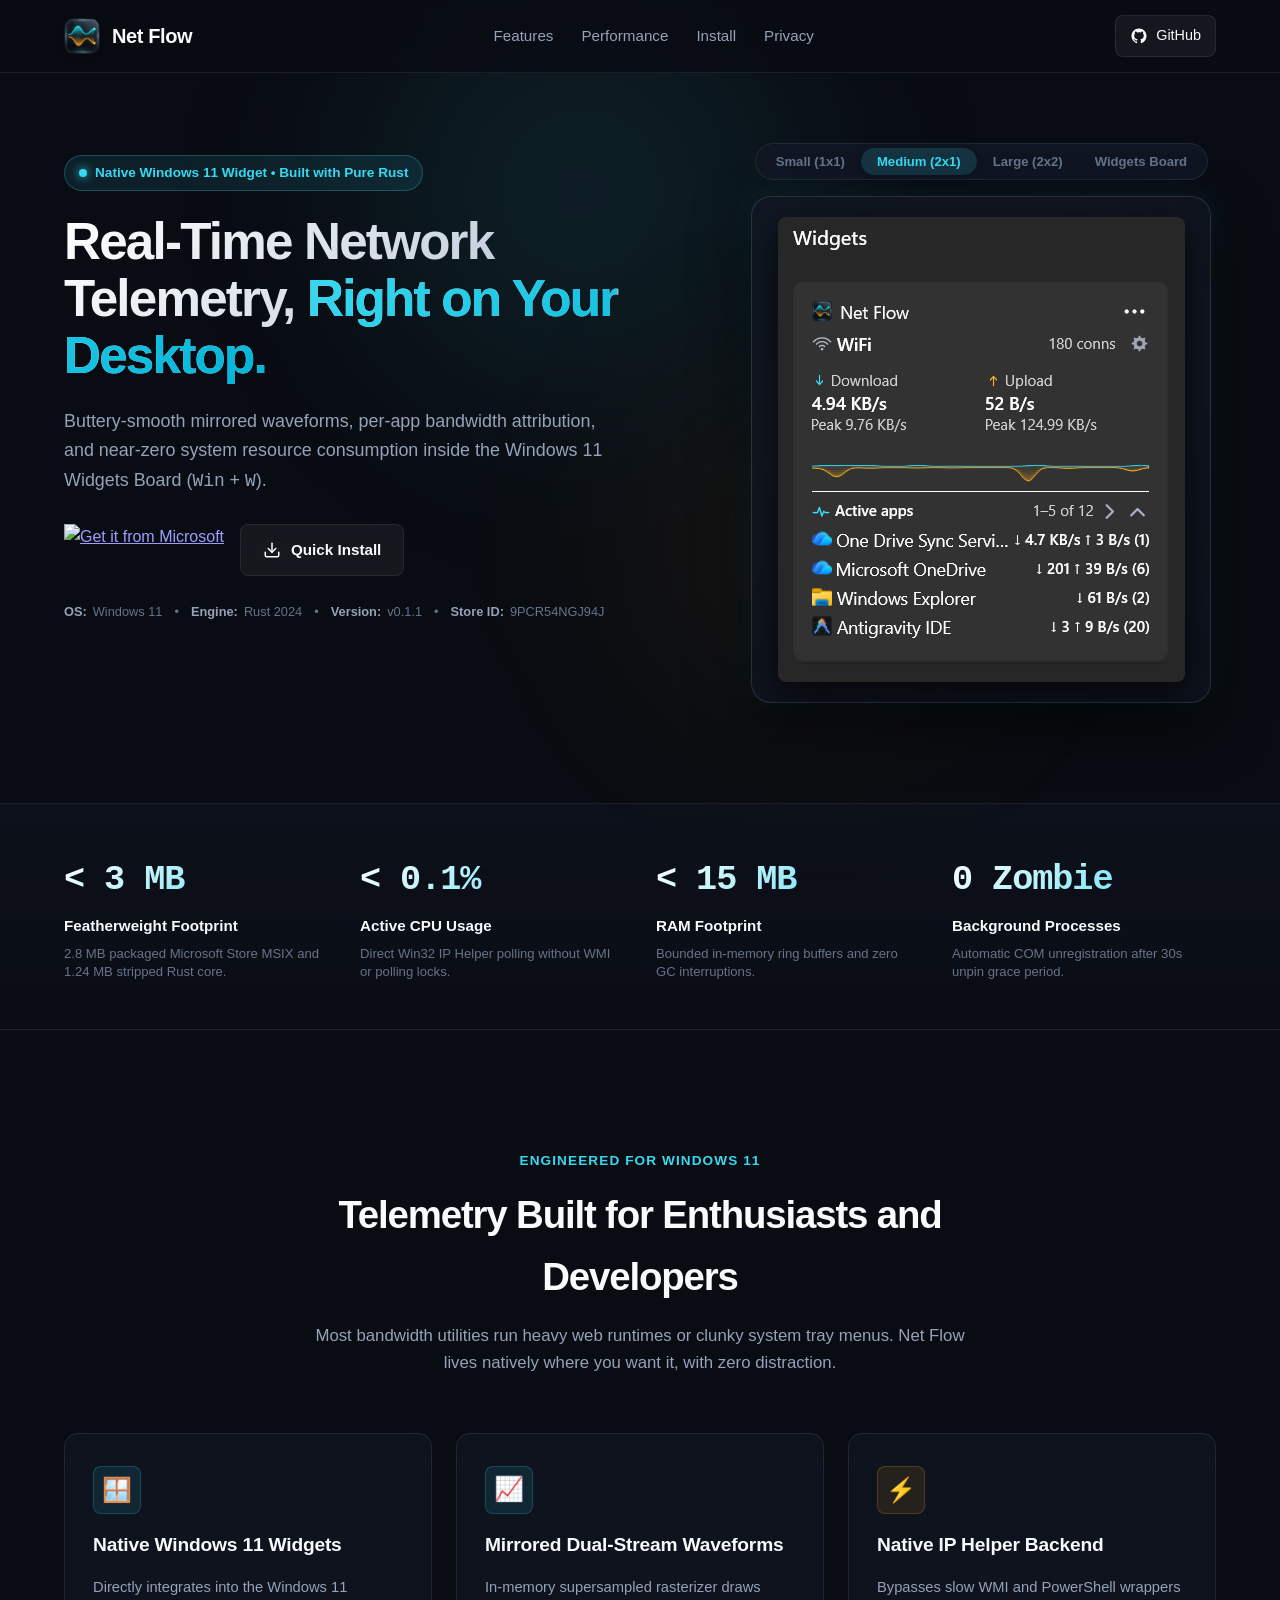
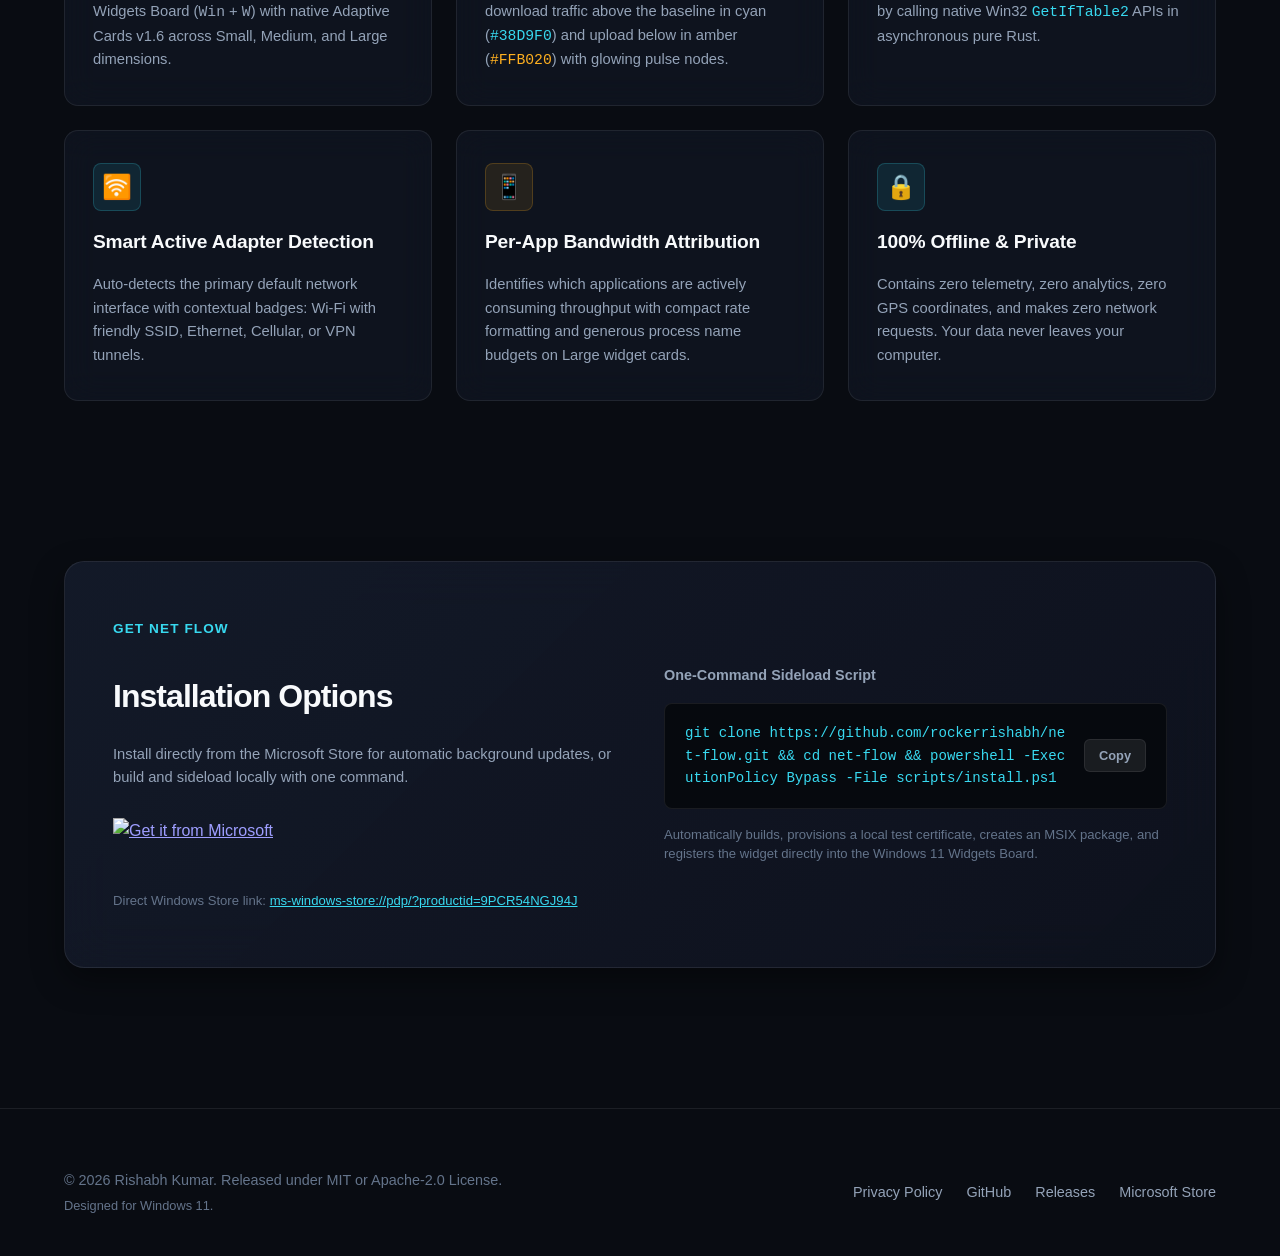
==== index.html @ c709bf2f "feat: modern landing page with authentic widget assets showcase and <3MB footprint metric" ====
<!DOCTYPE html>
<html lang="en">
<head>
  <meta charset="UTF-8">
  <meta http-equiv="X-UA-Compatible" content="IE=edge">
  <meta name="viewport" content="width=device-width, initial-scale=1.0">

  <!-- Primary Meta Tags -->
  <title>Net Flow | Real-Time Network Bandwidth Telemetry &amp; Windows 11 Widget</title>
  <meta name="title" content="Net Flow | Real-Time Network Bandwidth Telemetry &amp; Windows 11 Widget">
  <meta name="description" content="⚡ Real-time network bandwidth monitor and telemetry widget for Windows 11. Built with pure Rust, dual-stream mirrored waveforms, and featherweight footprint.">
  <link rel="canonical" href="https://netflow.rockerrishabh.me/">

  <!-- Open Graph / Facebook -->
  <meta property="og:type" content="website">
  <meta property="og:url" content="https://netflow.rockerrishabh.me/">
  <meta property="og:title" content="Net Flow | Real-Time Network Bandwidth Telemetry &amp; Windows 11 Widget">
  <meta property="og:description" content="⚡ Real-time network bandwidth monitor and telemetry widget for Windows 11. Built with pure Rust, dual-stream mirrored waveforms, and featherweight footprint.">
  <meta property="og:image" content="https://netflow.rockerrishabh.me/assets/images/logo.png">

  <!-- Twitter -->
  <meta property="twitter:card" content="summary">
  <meta property="twitter:url" content="https://netflow.rockerrishabh.me/">
  <meta property="twitter:title" content="Net Flow | Real-Time Network Bandwidth Telemetry &amp; Windows 11 Widget">
  <meta property="twitter:description" content="⚡ Real-time network bandwidth monitor and telemetry widget for Windows 11. Built with pure Rust, dual-stream mirrored waveforms, and featherweight footprint.">
  <meta property="twitter:image" content="https://netflow.rockerrishabh.me/assets/images/logo.png">

  <!-- Favicon -->
  <link rel="icon" type="image/png" href="/assets/images/logo.png">

  <!-- Stylesheet -->
  <link rel="stylesheet" href="/assets/css/main.css">
</head>
<body>

  <!-- Ambient Light Mesh -->
  <div class="ambient-glow" aria-hidden="true"></div>

  <!-- Navigation Bar -->
  <header class="navbar">
    <div class="container nav-container">
      <a href="/" class="nav-brand" aria-label="Net Flow Homepage">
        <img src="/assets/images/logo.png" alt="Net Flow Logo" class="nav-logo" width="36" height="36">
        <span>Net Flow</span>
      </a>

      <nav aria-label="Main Navigation">
        <ul class="nav-links">
          <li><a href="#features" class="nav-link">Features</a></li>
          <li><a href="#performance" class="nav-link">Performance</a></li>
          <li><a href="#install" class="nav-link">Install</a></li>
          <li><a href="/privacy/" class="nav-link">Privacy</a></li>
        </ul>
      </nav>

      <div class="nav-actions">
        <a href="https://github.com/rockerrishabh/Net-Flow" class="btn-nav-github" target="_blank" rel="noopener">
          <svg width="18" height="18" viewBox="0 0 24 24" fill="currentColor" aria-hidden="true">
            <path fill-rule="evenodd" clip-rule="evenodd" d="M12 2C6.477 2 2 6.484 2 12.017c0 4.425 2.865 8.18 6.839 9.504.5.092.682-.217.682-.483 0-.237-.008-.868-.013-1.703-2.782.605-3.369-1.343-3.369-1.343-.454-1.158-1.11-1.466-1.11-1.466-.908-.62.069-.608.069-.608 1.003.07 1.53 1.032 1.53 1.032.892 1.53 2.341 1.088 2.91.832.092-.647.35-1.088.636-1.338-2.22-.253-4.555-1.113-4.555-4.951 0-1.093.39-1.988 1.029-2.688-.103-.253-.446-1.272.098-2.65 0 0 .84-.27 2.75 1.026A9.564 9.564 0 0112 6.844c.85.004 1.705.115 2.504.337 1.909-1.296 2.747-1.027 2.747-1.027.546 1.379.202 2.398.1 2.651.64.7 1.028 1.595 1.028 2.688 0 3.848-2.339 4.695-4.566 4.943.359.309.678.92.678 1.855 0 1.338-.012 2.419-.012 2.747 0 .268.18.58.688.482A10.019 10.019 0 0022 12.017C22 6.484 17.522 2 12 2z"/>
          </svg>
          <span>GitHub</span>
        </a>
      </div>
    </div>
  </header>

  <main>
    <!-- Hero Section -->
    <section class="hero-section">
      <div class="container hero-grid">
        <div class="hero-content">
          <div class="hero-badge-pill">
            <span class="pulse-dot"></span>
            <span>Native Windows 11 Widget • Built with Pure Rust</span>
          </div>

          <h1 class="hero-title">
            Real-Time Network Telemetry, <span class="highlight-cyan">Right on Your Desktop.</span>
          </h1>

          <p class="hero-subtitle">
            Buttery-smooth mirrored waveforms, per-app bandwidth attribution, and near-zero system resource consumption inside the Windows 11 Widgets Board (<kbd>Win</kbd> + <kbd>W</kbd>).
          </p>

          <div class="hero-cta-group">
            <a href="https://apps.microsoft.com/detail/9PCR54NGJ94J?mode=direct&amp;cid=website_hero" class="store-badge-link" target="_blank" rel="noopener" aria-label="Get Net Flow on Microsoft Store">
              <picture>
                <source media="(prefers-color-scheme: dark)" srcset="https://get.microsoft.com/images/en-us%20dark.svg">
                <source media="(prefers-color-scheme: light)" srcset="https://get.microsoft.com/images/en-us%20light.svg">
                <img src="https://get.microsoft.com/images/en-us%20dark.svg" alt="Get it from Microsoft" width="220">
              </picture>
            </a>

            <a href="#install" class="btn-secondary">
              <svg width="18" height="18" viewBox="0 0 24 24" fill="none" stroke="currentColor" stroke-width="2" stroke-linecap="round" stroke-linejoin="round" aria-hidden="true">
                <path d="M21 15v4a2 2 0 0 1-2 2H5a2 2 0 0 1-2-2v-4"></path>
                <polyline points="7 10 12 15 17 10"></polyline>
                <line x1="12" y1="15" x2="12" y2="3"></line>
              </svg>
              <span>Quick Install</span>
            </a>
          </div>

          <div class="hero-meta-badges">
            <span class="meta-chip"><strong>OS:</strong> Windows 11</span>
            <span class="meta-chip">•</span>
            <span class="meta-chip"><strong>Engine:</strong> Rust 2024</span>
            <span class="meta-chip">•</span>
            <span class="meta-chip"><strong>Version:</strong> v0.1.1</span>
            <span class="meta-chip">•</span>
            <span class="meta-chip"><strong>Store ID:</strong> 9PCR54NGJ94J</span>
          </div>
        </div>

        <!-- Real Widget Screenshots Showcase -->
        <div class="hero-widget-showcase">
          <div class="widget-size-switcher" role="tablist" aria-label="Widget Size Selector">
            <button class="size-btn" data-size="small" role="tab">Small (1x1)</button>
            <button class="size-btn active" data-size="medium" role="tab">Medium (2x1)</button>
            <button class="size-btn" data-size="large" role="tab">Large (2x2)</button>
            <button class="size-btn" data-size="board" role="tab">Widgets Board</button>
          </div>

          <!-- Real Screenshot Container -->
          <div class="screenshot-frame" id="screenshotFrame">
            <img id="widgetScreenshot" src="/assets/images/widget-medium.png" alt="Net Flow Real Windows 11 Widget Screenshot" class="real-widget-img">
          </div>
        </div>
      </div>
    </section>

    <!-- Engineering Performance Metrics Strip -->
    <section class="stats-strip" id="performance">
      <div class="container stats-grid">
        <div class="stat-item">
          <span class="stat-value">&lt; 3 MB</span>
          <span class="stat-label">Featherweight Footprint</span>
          <span class="stat-desc">2.8 MB packaged Microsoft Store MSIX and 1.24 MB stripped Rust core.</span>
        </div>
        <div class="stat-item">
          <span class="stat-value">&lt; 0.1%</span>
          <span class="stat-label">Active CPU Usage</span>
          <span class="stat-desc">Direct Win32 IP Helper polling without WMI or polling locks.</span>
        </div>
        <div class="stat-item">
          <span class="stat-value">&lt; 15 MB</span>
          <span class="stat-label">RAM Footprint</span>
          <span class="stat-desc">Bounded in-memory ring buffers and zero GC interruptions.</span>
        </div>
        <div class="stat-item">
          <span class="stat-value">0 Zombie</span>
          <span class="stat-label">Background Processes</span>
          <span class="stat-desc">Automatic COM unregistration after 30s unpin grace period.</span>
        </div>
      </div>
    </section>

    <!-- Features Section -->
    <section class="features-section" id="features">
      <div class="container">
        <div class="section-header">
          <div class="section-tag">Engineered for Windows 11</div>
          <h2 class="section-title">Telemetry Built for Enthusiasts and Developers</h2>
          <p class="section-subtitle">
            Most bandwidth utilities run heavy web runtimes or clunky system tray menus. Net Flow lives natively where you want it, with zero distraction.
          </p>
        </div>

        <div class="features-grid">
          <!-- Card 1 -->
          <div class="feature-card">
            <div class="feature-icon-box">🪟</div>
            <h3 class="feature-title">Native Windows 11 Widgets</h3>
            <p class="feature-description">
              Directly integrates into the Windows 11 Widgets Board (<kbd>Win</kbd> + <kbd>W</kbd>) with native Adaptive Cards v1.6 across Small, Medium, and Large dimensions.
            </p>
          </div>

          <!-- Card 2 -->
          <div class="feature-card">
            <div class="feature-icon-box">📈</div>
            <h3 class="feature-title">Mirrored Dual-Stream Waveforms</h3>
            <p class="feature-description">
              In-memory supersampled rasterizer draws download traffic above the baseline in cyan (<code style="color:#38d9f0;">#38D9F0</code>) and upload below in amber (<code style="color:#ffb020;">#FFB020</code>) with glowing pulse nodes.
            </p>
          </div>

          <!-- Card 3 -->
          <div class="feature-card">
            <div class="feature-icon-box amber">⚡</div>
            <h3 class="feature-title">Native IP Helper Backend</h3>
            <p class="feature-description">
              Bypasses slow WMI and PowerShell wrappers by calling native Win32 <code style="color:#38d9f0;">GetIfTable2</code> APIs in asynchronous pure Rust.
            </p>
          </div>

          <!-- Card 4 -->
          <div class="feature-card">
            <div class="feature-icon-box">🛜</div>
            <h3 class="feature-title">Smart Active Adapter Detection</h3>
            <p class="feature-description">
              Auto-detects the primary default network interface with contextual badges: Wi-Fi with friendly SSID, Ethernet, Cellular, or VPN tunnels.
            </p>
          </div>

          <!-- Card 5 -->
          <div class="feature-card">
            <div class="feature-icon-box amber">📱</div>
            <h3 class="feature-title">Per-App Bandwidth Attribution</h3>
            <p class="feature-description">
              Identifies which applications are actively consuming throughput with compact rate formatting and generous process name budgets on Large widget cards.
            </p>
          </div>

          <!-- Card 6 -->
          <div class="feature-card">
            <div class="feature-icon-box">🔒</div>
            <h3 class="feature-title">100% Offline &amp; Private</h3>
            <p class="feature-description">
              Contains zero telemetry, zero analytics, zero GPS coordinates, and makes zero network requests. Your data never leaves your computer.
            </p>
          </div>
        </div>
      </div>
    </section>

    <!-- Quick Installation Section -->
    <section class="install-section" id="install">
      <div class="container">
        <div class="install-card-wrapper">
          <div class="install-left">
            <div class="section-tag">Get Net Flow</div>
            <h2 class="section-title" style="font-size: 2rem; margin-bottom: 0;">Installation Options</h2>
            <p class="feature-description">
              Install directly from the Microsoft Store for automatic background updates, or build and sideload locally with one command.
            </p>

            <div style="margin-top: 8px;">
              <a href="https://apps.microsoft.com/detail/9PCR54NGJ94J?mode=direct&amp;cid=website_install" class="store-badge-link" target="_blank" rel="noopener" aria-label="Get Net Flow on Microsoft Store">
                <picture>
                  <source media="(prefers-color-scheme: dark)" srcset="https://get.microsoft.com/images/en-us%20dark.svg">
                  <source media="(prefers-color-scheme: light)" srcset="https://get.microsoft.com/images/en-us%20light.svg">
                  <img src="https://get.microsoft.com/images/en-us%20dark.svg" alt="Get it from Microsoft" width="200">
                </picture>
              </a>
            </div>

            <p style="font-size: 0.82rem; color: var(--text-muted);">
              Direct Windows Store link: <a href="ms-windows-store://pdp/?productid=9PCR54NGJ94J" style="color: var(--accent-cyan);">ms-windows-store://pdp/?productid=9PCR54NGJ94J</a>
            </p>
          </div>

          <div class="install-right">
            <span style="font-size: 0.9rem; font-weight: 600; color: var(--text-secondary);">One-Command Sideload Script</span>
            <div class="code-box">
              <code id="installCode">git clone https://github.com/rockerrishabh/net-flow.git &amp;&amp; cd net-flow &amp;&amp; powershell -ExecutionPolicy Bypass -File scripts/install.ps1</code>
              <button class="copy-btn" id="copyBtn" aria-label="Copy installation command">Copy</button>
            </div>
            <p style="font-size: 0.82rem; color: var(--text-muted); line-height: 1.5;">
              Automatically builds, provisions a local test certificate, creates an MSIX package, and registers the widget directly into the Windows 11 Widgets Board.
            </p>
          </div>
        </div>
      </div>
    </section>
  </main>

  <!-- Footer -->
  <footer class="footer">
    <div class="container footer-container">
      <div>
        <p>&copy; 2026 Rishabh Kumar. Released under MIT or Apache-2.0 License.</p>
        <p style="font-size: 0.8rem; margin-top: 4px;">Designed for Windows 11.</p>
      </div>

      <ul class="footer-links">
        <li><a href="/privacy/" class="footer-link">Privacy Policy</a></li>
        <li><a href="https://github.com/rockerrishabh/Net-Flow" class="footer-link" target="_blank" rel="noopener">GitHub</a></li>
        <li><a href="https://github.com/rockerrishabh/Net-Flow/releases" class="footer-link" target="_blank" rel="noopener">Releases</a></li>
        <li><a href="https://apps.microsoft.com/detail/9PCR54NGJ94J" class="footer-link" target="_blank" rel="noopener">Microsoft Store</a></li>
      </ul>
    </div>
  </footer>

  <!-- Scripts -->
  <script src="/assets/js/widget-preview.js"></script>
</body>
</html>
---- assets/css/main.css ----
/* ==========================================================================
   Net Flow - Windows 11 Fluent 2 Design System & Mica Glassmorphism Stylesheet
   ========================================================================== */

:root {
  --font-family: 'Segoe UI Variable Text', 'Segoe UI', -apple-system, BlinkMacSystemFont, 'Inter', Roboto, sans-serif;
  --font-mono: 'Cascadia Code', 'Consolas', 'Fira Code', monospace;

  /* Color Palette */
  --bg-base: #090c12;
  --bg-card: rgba(18, 24, 38, 0.65);
  --bg-card-hover: rgba(24, 32, 50, 0.8);
  --bg-card-solid: #121826;
  --bg-elevated: rgba(30, 41, 59, 0.7);

  /* Accents */
  --accent-cyan: #38d9f0;
  --accent-cyan-glow: rgba(56, 217, 240, 0.35);
  --accent-cyan-subtle: rgba(56, 217, 240, 0.12);
  --accent-amber: #ffb020;
  --accent-amber-glow: rgba(255, 176, 32, 0.35);
  --accent-amber-subtle: rgba(255, 176, 32, 0.12);
  --accent-green: #22c55e;
  --accent-blue: #0078d4;

  /* Text Colors */
  --text-primary: #f8fafc;
  --text-secondary: #94a3b8;
  --text-muted: #64748b;

  /* Windows 11 Widget Specific Colors */
  --w11-card-bg: #202020;
  --w11-border: rgba(255, 255, 255, 0.08);
  --w11-text: #ffffff;
  --w11-muted: #888888;
  --w11-subtle: #555555;

  /* Borders & Shadows */
  --border-subtle: rgba(255, 255, 255, 0.08);
  --border-highlight: rgba(255, 255, 255, 0.18);
  --shadow-sm: 0 4px 12px rgba(0, 0, 0, 0.25);
  --shadow-lg: 0 12px 32px rgba(0, 0, 0, 0.4);
  --shadow-glow: 0 0 32px rgba(56, 217, 240, 0.15);

  /* Dimensions & Transitions */
  --radius-sm: 8px;
  --radius-md: 14px;
  --radius-lg: 20px;
  --radius-full: 9999px;
  --transition-fast: 150ms cubic-bezier(0.16, 1, 0.3, 1);
  --transition-normal: 250ms cubic-bezier(0.16, 1, 0.3, 1);
}

*, *::before, *::after {
  box-sizing: border-box;
  margin: 0;
  padding: 0;
}

html {
  scroll-behavior: smooth;
  color-scheme: dark;
}

body {
  font-family: var(--font-family);
  background-color: var(--bg-base);
  color: var(--text-primary);
  line-height: 1.6;
  overflow-x: hidden;
  position: relative;
  min-height: 100vh;
}

/* Ambient Background Light Mesh */
.ambient-glow {
  position: fixed;
  inset: 0;
  pointer-events: none;
  z-index: 0;
  overflow: hidden;
}

.ambient-glow::before {
  content: '';
  position: absolute;
  top: -15%;
  left: 20%;
  width: 650px;
  height: 650px;
  background: radial-gradient(circle, rgba(56, 217, 240, 0.12) 0%, rgba(56, 217, 240, 0) 70%);
  filter: blur(80px);
}

.ambient-glow::after {
  content: '';
  position: absolute;
  top: 30%;
  right: 15%;
  width: 550px;
  height: 550px;
  background: radial-gradient(circle, rgba(255, 176, 32, 0.08) 0%, rgba(255, 176, 32, 0) 70%);
  filter: blur(80px);
}

.container {
  max-width: 1200px;
  margin: 0 auto;
  padding: 0 24px;
  position: relative;
  z-index: 1;
}

/* ==========================================================================
   Navigation Bar
   ========================================================================== */

.navbar {
  position: sticky;
  top: 0;
  z-index: 100;
  backdrop-filter: blur(20px);
  -webkit-backdrop-filter: blur(20px);
  background: rgba(9, 12, 18, 0.8);
  border-bottom: 1px solid var(--border-subtle);
  transition: var(--transition-normal);
}

.nav-container {
  display: flex;
  align-items: center;
  justify-content: space-between;
  height: 72px;
}

.nav-brand {
  display: flex;
  align-items: center;
  gap: 12px;
  text-decoration: none;
  color: var(--text-primary);
  font-weight: 700;
  font-size: 1.25rem;
  letter-spacing: -0.02em;
}

.nav-logo {
  width: 36px;
  height: 36px;
  border-radius: 9px;
  box-shadow: 0 2px 8px rgba(0, 0, 0, 0.3);
}

.nav-links {
  display: flex;
  align-items: center;
  gap: 28px;
  list-style: none;
}

.nav-link {
  color: var(--text-secondary);
  text-decoration: none;
  font-size: 0.95rem;
  font-weight: 500;
  transition: var(--transition-fast);
}

.nav-link:hover {
  color: var(--text-primary);
}

.nav-actions {
  display: flex;
  align-items: center;
  gap: 14px;
}

.btn-nav-github {
  display: flex;
  align-items: center;
  gap: 8px;
  color: var(--text-primary);
  text-decoration: none;
  font-size: 0.9rem;
  font-weight: 500;
  padding: 8px 14px;
  border-radius: var(--radius-sm);
  background: rgba(255, 255, 255, 0.05);
  border: 1px solid var(--border-subtle);
  transition: var(--transition-fast);
}

.btn-nav-github:hover {
  background: rgba(255, 255, 255, 0.1);
  border-color: var(--border-highlight);
}

/* ==========================================================================
   Hero Section
   ========================================================================== */

.hero-section {
  padding: 70px 0 60px;
}

.hero-grid {
  display: grid;
  grid-template-columns: 1.15fr 0.85fr;
  align-items: flex-start;
  gap: 48px;
}

.hero-content {
  display: flex;
  flex-direction: column;
  gap: 22px;
  padding-top: 12px;
}

.hero-badge-pill {
  display: inline-flex;
  align-items: center;
  gap: 8px;
  background: rgba(56, 217, 240, 0.1);
  border: 1px solid rgba(56, 217, 240, 0.25);
  color: var(--accent-cyan);
  font-size: 0.85rem;
  font-weight: 600;
  padding: 6px 14px;
  border-radius: var(--radius-full);
  width: fit-content;
}

.hero-badge-pill .pulse-dot {
  width: 8px;
  height: 8px;
  border-radius: 50%;
  background: var(--accent-cyan);
  box-shadow: 0 0 10px var(--accent-cyan);
  animation: pulse-ring 2s infinite ease-out;
}

@keyframes pulse-ring {
  0% { transform: scale(0.95); opacity: 1; }
  50% { transform: scale(1.3); opacity: 0.5; }
  100% { transform: scale(0.95); opacity: 1; }
}

.hero-title {
  font-size: 3.2rem;
  font-weight: 800;
  line-height: 1.12;
  letter-spacing: -0.035em;
  background: linear-gradient(135deg, #ffffff 0%, #cbd5e1 55%, #94a3b8 100%);
  -webkit-background-clip: text;
  -webkit-text-fill-color: transparent;
}

.hero-title .highlight-cyan {
  background: linear-gradient(135deg, #38d9f0 0%, #00b4d8 100%);
  -webkit-background-clip: text;
  -webkit-text-fill-color: transparent;
}

.hero-subtitle {
  font-size: 1.12rem;
  color: var(--text-secondary);
  line-height: 1.65;
  max-width: 560px;
}

.hero-cta-group {
  display: flex;
  flex-wrap: wrap;
  align-items: center;
  gap: 16px;
  margin-top: 6px;
}

.store-badge-link {
  display: inline-block;
  transition: transform var(--transition-fast), filter var(--transition-fast);
  border-radius: 8px;
}

.store-badge-link:hover {
  transform: translateY(-2px);
  filter: drop-shadow(0 6px 16px rgba(0, 120, 212, 0.4));
}

.store-badge-link img {
  display: block;
  height: 52px;
  width: auto;
}

.btn-secondary {
  display: inline-flex;
  align-items: center;
  gap: 10px;
  padding: 13px 22px;
  font-size: 0.95rem;
  font-weight: 600;
  color: var(--text-primary);
  text-decoration: none;
  background: rgba(255, 255, 255, 0.05);
  border: 1px solid var(--border-subtle);
  border-radius: var(--radius-sm);
  backdrop-filter: blur(10px);
  transition: var(--transition-fast);
  height: 52px;
}

.btn-secondary:hover {
  background: rgba(255, 255, 255, 0.1);
  border-color: var(--border-highlight);
  transform: translateY(-2px);
}

.hero-meta-badges {
  display: flex;
  flex-wrap: wrap;
  gap: 12px;
  margin-top: 4px;
}

.meta-chip {
  display: inline-flex;
  align-items: center;
  gap: 6px;
  font-size: 0.8rem;
  color: var(--text-muted);
}

.meta-chip strong {
  color: var(--text-secondary);
}

/* ==========================================================================
   Hero Preview: Pixel-Perfect Windows 11 Adaptive Card Widget
   ========================================================================== */

.hero-widget-showcase {
  display: flex;
  flex-direction: column;
  align-items: center;
  gap: 16px;
  width: 100%;
}

.widget-size-switcher {
  display: flex;
  background: rgba(18, 24, 38, 0.8);
  border: 1px solid var(--border-subtle);
  border-radius: var(--radius-full);
  padding: 4px;
  backdrop-filter: blur(12px);
}

.size-btn {
  background: transparent;
  border: none;
  color: var(--text-muted);
  font-family: var(--font-family);
  font-size: 0.82rem;
  font-weight: 600;
  padding: 6px 16px;
  border-radius: var(--radius-full);
  cursor: pointer;
  transition: var(--transition-fast);
}

.size-btn:hover {
  color: var(--text-secondary);
}

.size-btn.active {
  background: rgba(56, 217, 240, 0.15);
  color: var(--accent-cyan);
  box-shadow: 0 2px 8px rgba(0, 0, 0, 0.2);
}

/* Simulated Windows 11 Widgets Board Wrapper */
.w11-widgets-board {
  display: flex;
  flex-direction: column;
  gap: 8px;
  width: 100%;
  max-width: 440px;
  transition: max-width var(--transition-normal);
}

.w11-board-label {
  font-size: 0.95rem;
  font-weight: 600;
  color: #a0a0a0;
  letter-spacing: -0.01em;
  padding-left: 2px;
}

/* Authentic Windows 11 Adaptive Card */
.w11-card {
  background: var(--w11-card-bg);
  border: 1px solid var(--w11-border);
  border-radius: 10px;
  padding: 16px 18px 14px 18px;
  box-shadow: 0 16px 36px rgba(0, 0, 0, 0.5), 0 0 0 1px rgba(255, 255, 255, 0.04) inset;
  display: flex;
  flex-direction: column;
  gap: 12px;
  font-family: 'Segoe UI', var(--font-family);
  user-select: none;
  transition: all var(--transition-normal);
}

/* 1. Header: App Icon + Net Flow + ··· */
.w11-card-top {
  display: flex;
  align-items: center;
  justify-content: space-between;
}

.w11-top-left {
  display: flex;
  align-items: center;
  gap: 8px;
}

.w11-app-icon {
  width: 18px;
  height: 18px;
  border-radius: 4px;
}

.w11-app-title {
  font-size: 0.88rem;
  font-weight: 600;
  color: #e2e8f0;
}

.w11-menu-dots {
  color: var(--w11-muted);
  font-size: 1.1rem;
  line-height: 1;
  letter-spacing: 2px;
  cursor: pointer;
}

/* 2. Subheader: 📶 WiFi + 180 conns ⚙️ */
.w11-interface-row {
  display: flex;
  align-items: center;
  justify-content: space-between;
  margin-top: -2px;
}

.w11-interface-name {
  display: flex;
  align-items: center;
  gap: 6px;
  font-size: 0.88rem;
  font-weight: 600;
  color: #ffffff;
}

.w11-interface-name svg {
  fill: #ffffff;
}

.w11-conns-gear {
  display: flex;
  align-items: center;
  gap: 8px;
  font-size: 0.78rem;
  color: var(--w11-muted);
}

.w11-gear-btn {
  cursor: pointer;
  opacity: 0.75;
  transition: opacity var(--transition-fast);
}

.w11-gear-btn:hover {
  opacity: 1;
}

/* 3. Speed Readouts with Peaks */
.w11-speed-grid {
  display: grid;
  grid-template-columns: 1fr 1fr;
  gap: 16px;
  padding-top: 2px;
}

.w11-speed-col {
  display: flex;
  flex-direction: column;
  gap: 1px;
}

.w11-dir-label {
  font-size: 0.74rem;
  font-weight: 500;
  display: flex;
  align-items: center;
  gap: 4px;
}

.w11-dir-label.download {
  color: var(--accent-cyan);
}

.w11-dir-label.upload {
  color: var(--accent-amber);
}

.w11-speed-val {
  font-size: 1.32rem;
  font-weight: 600;
  color: #ffffff;
  letter-spacing: -0.02em;
  font-family: var(--font-family);
  line-height: 1.25;
}

.w11-peak-label {
  font-size: 0.72rem;
  color: var(--w11-muted);
}

/* 4. Slim Mirrored Sparkline Canvas (~42px) */
.w11-sparkline-box {
  position: relative;
  width: 100%;
  height: 44px;
  border-radius: 4px;
  overflow: hidden;
  margin-top: 2px;
}

#widgetCanvas {
  width: 100%;
  height: 100%;
  display: block;
}

/* 5. Active Apps Drawer */
.w11-apps-drawer {
  display: flex;
  flex-direction: column;
  gap: 6px;
  border-top: 1px solid rgba(255, 255, 255, 0.06);
  padding-top: 8px;
}

.w11-apps-header {
  display: flex;
  align-items: center;
  justify-content: space-between;
  font-size: 0.76rem;
  color: #f0f0f0;
  font-weight: 600;
}

.w11-apps-title {
  display: flex;
  align-items: center;
  gap: 6px;
}

.w11-apps-title svg {
  stroke: var(--accent-cyan);
}

.w11-apps-pagination {
  display: flex;
  align-items: center;
  gap: 6px;
  font-size: 0.72rem;
  color: var(--w11-muted);
}

.w11-apps-pagination span.arrow {
  cursor: pointer;
  user-select: none;
}

.w11-apps-list {
  display: flex;
  flex-direction: column;
  gap: 4px;
}

.w11-app-row {
  display: flex;
  align-items: center;
  justify-content: space-between;
  font-size: 0.75rem;
  padding: 3px 0;
}

.w11-app-identity {
  display: flex;
  align-items: center;
  gap: 8px;
  color: #f1f5f9;
}

.w11-app-glyph {
  font-size: 0.85rem;
}

.w11-app-rate {
  font-family: var(--font-mono);
  font-size: 0.72rem;
  color: #cbd5e1;
}

.w11-app-rate .c-cyan { color: var(--accent-cyan); }
.w11-app-rate .c-amber { color: var(--accent-amber); }
.w11-app-rate .c-conns { color: var(--w11-muted); margin-left: 2px; }

/* 6. Session Footer Row */
.w11-session-row {
  display: flex;
  align-items: center;
  justify-content: space-between;
  border-top: 1px solid rgba(255, 255, 255, 0.06);
  padding-top: 8px;
  font-size: 0.73rem;
  color: var(--w11-muted);
}

.w11-session-left {
  display: flex;
  align-items: center;
  gap: 6px;
}

.w11-reset-btn {
  cursor: pointer;
  opacity: 0.8;
  transition: opacity var(--transition-fast);
}

.w11-reset-btn:hover {
  opacity: 1;
}

.w11-session-right {
  display: flex;
  align-items: center;
  gap: 8px;
  font-family: var(--font-mono);
  font-size: 0.72rem;
}

.w11-session-right .c-cyan { color: var(--accent-cyan); }
.w11-session-right .c-amber { color: var(--accent-amber); }

/* ==========================================================================
   Engineering Performance Strip
   ========================================================================== */

.stats-strip {
  padding: 48px 0;
  margin: 40px 0;
  background: linear-gradient(180deg, rgba(18, 24, 38, 0.4) 0%, rgba(10, 13, 20, 0.6) 100%);
  border-top: 1px solid var(--border-subtle);
  border-bottom: 1px solid var(--border-subtle);
}

.stats-grid {
  display: grid;
  grid-template-columns: repeat(4, 1fr);
  gap: 32px;
}

.stat-item {
  display: flex;
  flex-direction: column;
  gap: 6px;
}

.stat-value {
  font-family: var(--font-mono);
  font-size: 2.2rem;
  font-weight: 800;
  background: linear-gradient(135deg, #ffffff 0%, var(--accent-cyan) 100%);
  -webkit-background-clip: text;
  -webkit-text-fill-color: transparent;
  letter-spacing: -0.03em;
}

.stat-label {
  font-size: 0.95rem;
  font-weight: 600;
  color: var(--text-primary);
}

.stat-desc {
  font-size: 0.82rem;
  color: var(--text-muted);
  line-height: 1.4;
}

/* ==========================================================================
   Feature Grid (6 Cards)
   ========================================================================== */

.features-section {
  padding: 80px 0;
}

.section-header {
  text-align: center;
  max-width: 680px;
  margin: 0 auto 56px;
}

.section-tag {
  color: var(--accent-cyan);
  font-size: 0.85rem;
  font-weight: 600;
  text-transform: uppercase;
  letter-spacing: 0.08em;
  margin-bottom: 12px;
}

.section-title {
  font-size: 2.4rem;
  font-weight: 800;
  letter-spacing: -0.03em;
  margin-bottom: 16px;
}

.section-subtitle {
  font-size: 1.05rem;
  color: var(--text-secondary);
  line-height: 1.6;
}

.features-grid {
  display: grid;
  grid-template-columns: repeat(3, 1fr);
  gap: 24px;
}

.feature-card {
  background: var(--bg-card);
  border: 1px solid var(--border-subtle);
  border-radius: var(--radius-md);
  padding: 32px 28px;
  backdrop-filter: blur(16px);
  -webkit-backdrop-filter: blur(16px);
  display: flex;
  flex-direction: column;
  gap: 16px;
  transition: transform var(--transition-normal), border-color var(--transition-normal), box-shadow var(--transition-normal);
}

.feature-card:hover {
  transform: translateY(-4px);
  border-color: var(--border-highlight);
  box-shadow: var(--shadow-lg), 0 0 24px rgba(56, 217, 240, 0.08);
}

.feature-icon-box {
  width: 48px;
  height: 48px;
  border-radius: var(--radius-sm);
  display: flex;
  align-items: center;
  justify-content: center;
  font-size: 1.5rem;
  background: rgba(56, 217, 240, 0.1);
  border: 1px solid rgba(56, 217, 240, 0.2);
}

.feature-icon-box.amber {
  background: rgba(255, 176, 32, 0.1);
  border-color: rgba(255, 176, 32, 0.2);
}

.feature-title {
  font-size: 1.2rem;
  font-weight: 700;
  letter-spacing: -0.01em;
}

.feature-description {
  font-size: 0.92rem;
  color: var(--text-secondary);
  line-height: 1.6;
}

/* ==========================================================================
   Quick Installation & Download Section
   ========================================================================== */

.install-section {
  padding: 80px 0;
}

.install-card-wrapper {
  background: linear-gradient(135deg, rgba(22, 29, 46, 0.8) 0%, rgba(14, 18, 30, 0.9) 100%);
  border: 1px solid var(--border-subtle);
  border-radius: var(--radius-lg);
  padding: 56px 48px;
  box-shadow: var(--shadow-lg);
  backdrop-filter: blur(24px);
  display: grid;
  grid-template-columns: 1fr 1fr;
  gap: 48px;
  align-items: center;
}

.install-left {
  display: flex;
  flex-direction: column;
  gap: 20px;
}

.install-right {
  display: flex;
  flex-direction: column;
  gap: 16px;
}

.code-box {
  background: #06090e;
  border: 1px solid var(--border-subtle);
  border-radius: var(--radius-sm);
  padding: 18px 20px;
  display: flex;
  align-items: center;
  justify-content: space-between;
  gap: 16px;
}

.code-box code {
  font-family: var(--font-mono);
  font-size: 0.88rem;
  color: #38d9f0;
  word-break: break-all;
}

.copy-btn {
  background: rgba(255, 255, 255, 0.08);
  border: 1px solid var(--border-subtle);
  color: var(--text-secondary);
  padding: 8px 14px;
  border-radius: 6px;
  font-family: var(--font-family);
  font-size: 0.8rem;
  font-weight: 600;
  cursor: pointer;
  white-space: nowrap;
  transition: var(--transition-fast);
}

.copy-btn:hover {
  background: rgba(255, 255, 255, 0.15);
  color: var(--text-primary);
}

.copy-btn.copied {
  background: var(--accent-green);
  color: #000;
  border-color: var(--accent-green);
}

/* ==========================================================================
   Footer
   ========================================================================== */

.footer {
  padding: 60px 0 40px;
  border-top: 1px solid var(--border-subtle);
  margin-top: 60px;
  font-size: 0.9rem;
  color: var(--text-muted);
}

.footer-container {
  display: flex;
  justify-content: space-between;
  align-items: center;
  flex-wrap: wrap;
  gap: 24px;
}

.footer-links {
  display: flex;
  gap: 24px;
  list-style: none;
}

.footer-link {
  color: var(--text-secondary);
  text-decoration: none;
  transition: var(--transition-fast);
}

.footer-link:hover {
  color: var(--text-primary);
}

/* ==========================================================================
   Responsive Media Queries
   ========================================================================== */

@media (max-width: 992px) {
  .hero-grid {
    grid-template-columns: 1fr;
    gap: 48px;
    text-align: center;
  }
  .hero-content {
    align-items: center;
  }
  .hero-title {
    font-size: 2.8rem;
  }
  .hero-cta-group {
    justify-content: center;
  }
  .hero-meta-badges {
    justify-content: center;
  }
  .stats-grid {
    grid-template-columns: repeat(2, 1fr);
  }
  .features-grid {
    grid-template-columns: repeat(2, 1fr);
  }
  .install-card-wrapper {
    grid-template-columns: 1fr;
  }
}

@media (max-width: 640px) {
  .hero-title {
    font-size: 2.2rem;
  }
  .stats-grid {
    grid-template-columns: 1fr;
  }
  .features-grid {
    grid-template-columns: 1fr;
  }
  .nav-links {
    display: none;
  }
  .install-card-wrapper {
    padding: 32px 24px;
  }
}

/* ==========================================================================
   Real Widget Screenshot Showcase Frame
   ========================================================================== */

.screenshot-frame {
  position: relative;
  display: flex;
  justify-content: center;
  align-items: center;
  padding: 20px;
  border-radius: var(--radius-lg);
  background: radial-gradient(circle at 50% 30%, rgba(30, 41, 59, 0.45) 0%, rgba(15, 20, 32, 0.8) 100%);
  border: 1px solid rgba(255, 255, 255, 0.12);
  box-shadow: 0 24px 56px rgba(0, 0, 0, 0.6), 0 0 32px rgba(56, 217, 240, 0.12);
  backdrop-filter: blur(24px);
  -webkit-backdrop-filter: blur(24px);
  min-height: 400px;
  width: 100%;
  max-width: 460px;
  transition: max-width var(--transition-normal), transform var(--transition-normal);
}

.real-widget-img {
  display: block;
  max-width: 100%;
  height: auto;
  border-radius: 8px;
  box-shadow: 0 12px 36px rgba(0, 0, 0, 0.7);
  transition: opacity 160ms cubic-bezier(0.16, 1, 0.3, 1), transform 160ms cubic-bezier(0.16, 1, 0.3, 1);
  user-select: none;
  -webkit-user-drag: none;
}

.real-widget-img.fade-out {
  opacity: 0;
  transform: scale(0.97);
}
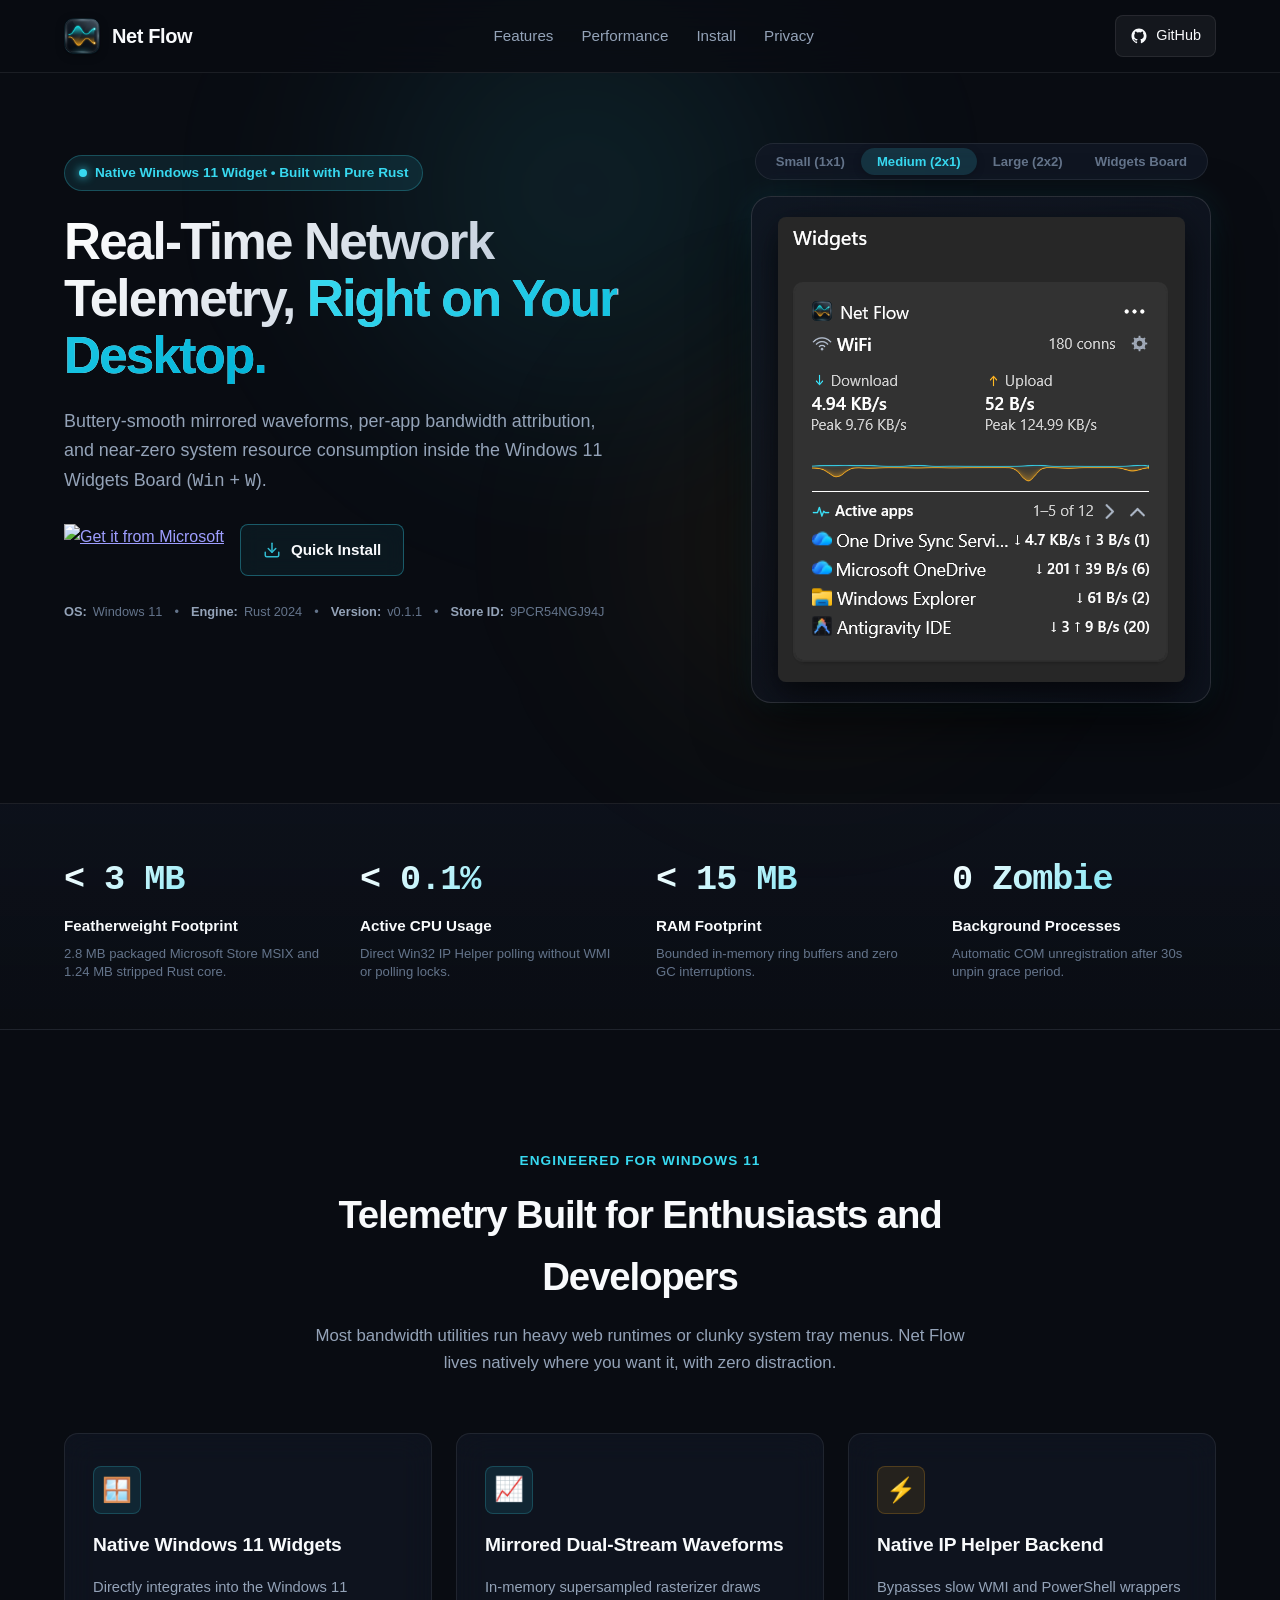
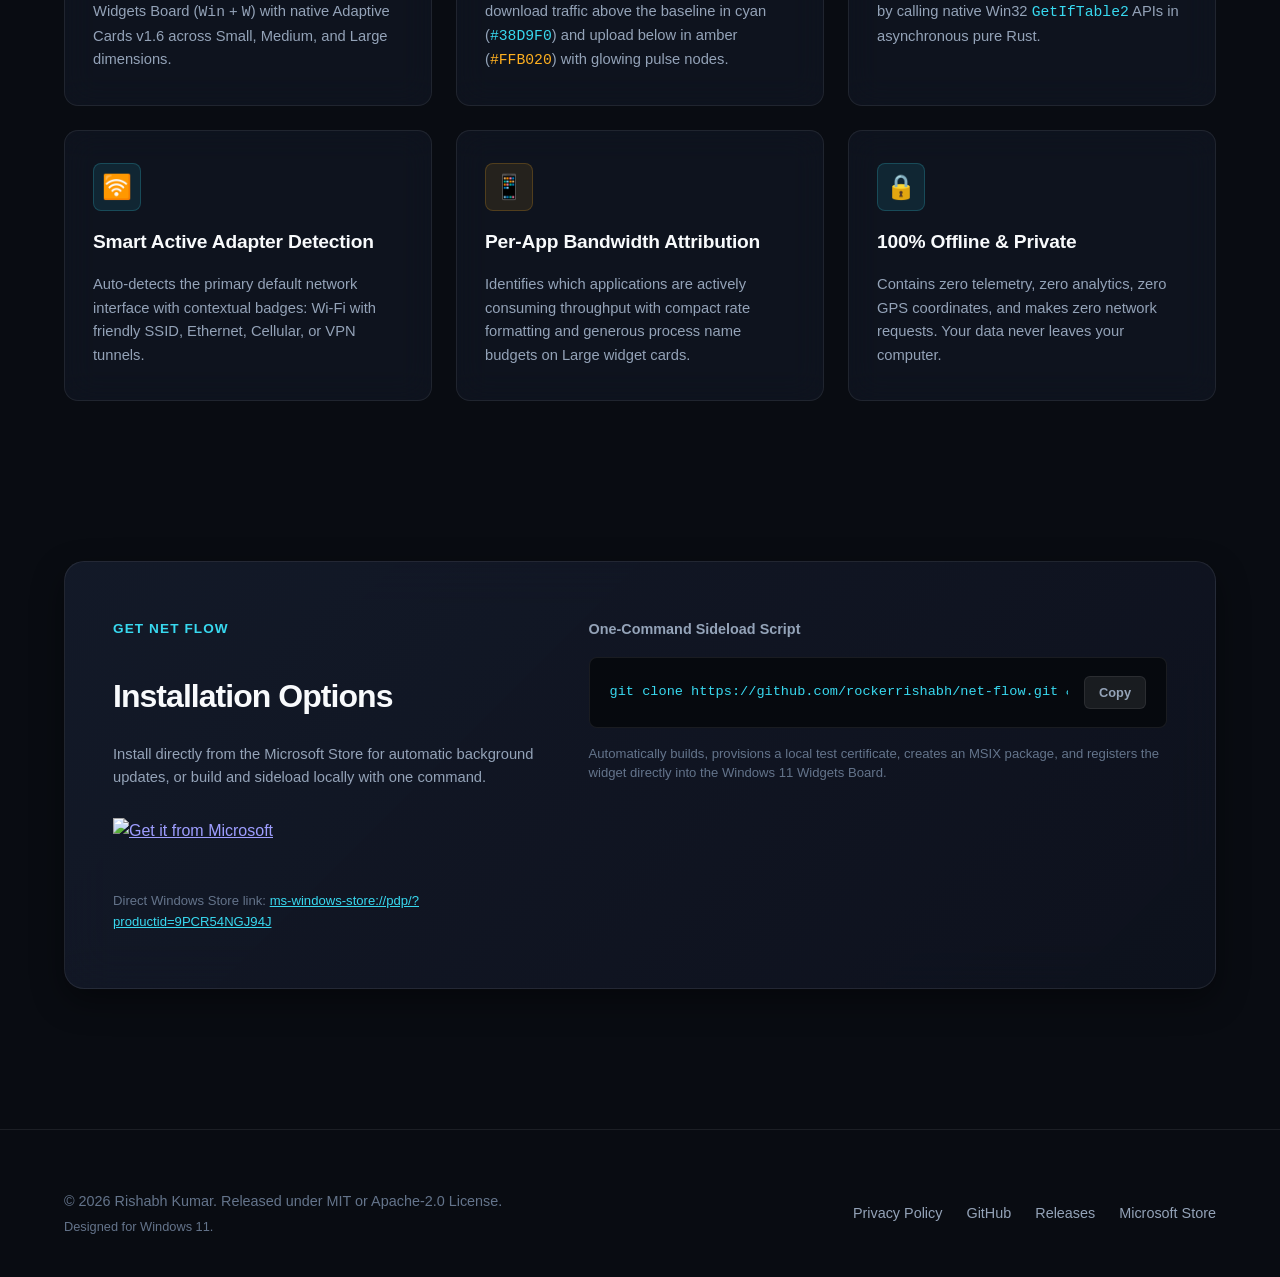
==== commit fe8d3406: "fix(website): polish code-box overflow, scroll offset, and button styles" ====
--- a/index.html
+++ b/index.html
@@ -29,7 +29,7 @@
   <link rel="icon" type="image/png" href="/assets/images/logo.png">
 
   <!-- Stylesheet -->
-  <link rel="stylesheet" href="/assets/css/main.css">
+  <link rel="stylesheet" href="/assets/css/main.css?v=3">
 </head>
 <body>
 
@@ -123,7 +123,7 @@
 
           <!-- Real Screenshot Container -->
           <div class="screenshot-frame" id="screenshotFrame">
-            <img id="widgetScreenshot" src="/assets/images/widget-medium.png" alt="Net Flow Real Windows 11 Widget Screenshot" class="real-widget-img">
+            <img id="widgetScreenshot" src="/assets/images/widget-medium.png?v=2" alt="Net Flow Real Windows 11 Widget Screenshot" class="real-widget-img">
           </div>
         </div>
       </div>
@@ -283,6 +283,6 @@
   </footer>
 
   <!-- Scripts -->
-  <script src="/assets/js/widget-preview.js"></script>
+  <script src="/assets/js/widget-preview.js?v=2"></script>
 </body>
 </html>
--- a/assets/css/main.css
+++ b/assets/css/main.css
@@ -3,8 +3,10 @@
    ========================================================================== */
 
 :root {
-  --font-family: 'Segoe UI Variable Text', 'Segoe UI', -apple-system, BlinkMacSystemFont, 'Inter', Roboto, sans-serif;
-  --font-mono: 'Cascadia Code', 'Consolas', 'Fira Code', monospace;
+  --font-family:
+    "Segoe UI Variable Text", "Segoe UI", -apple-system, BlinkMacSystemFont,
+    "Inter", Roboto, sans-serif;
+  --font-mono: "Cascadia Code", "Consolas", "Fira Code", monospace;
 
   /* Color Palette */
   --bg-base: #090c12;
@@ -51,7 +53,9 @@
   --transition-normal: 250ms cubic-bezier(0.16, 1, 0.3, 1);
 }
 
-*, *::before, *::after {
+*,
+*::before,
+*::after {
   box-sizing: border-box;
   margin: 0;
   padding: 0;
@@ -59,7 +63,15 @@
 
 html {
   scroll-behavior: smooth;
+  scroll-padding-top: 90px;
   color-scheme: dark;
+}
+
+/* Ensure all anchored target sections clear the sticky navbar with breathing room */
+section[id],
+div[id],
+.stats-strip[id] {
+  scroll-margin-top: 90px;
 }
 
 body {
@@ -82,24 +94,32 @@
 }
 
 .ambient-glow::before {
-  content: '';
+  content: "";
   position: absolute;
   top: -15%;
   left: 20%;
   width: 650px;
   height: 650px;
-  background: radial-gradient(circle, rgba(56, 217, 240, 0.12) 0%, rgba(56, 217, 240, 0) 70%);
+  background: radial-gradient(
+    circle,
+    rgba(56, 217, 240, 0.12) 0%,
+    rgba(56, 217, 240, 0) 70%
+  );
   filter: blur(80px);
 }
 
 .ambient-glow::after {
-  content: '';
+  content: "";
   position: absolute;
   top: 30%;
   right: 15%;
   width: 550px;
   height: 550px;
-  background: radial-gradient(circle, rgba(255, 176, 32, 0.08) 0%, rgba(255, 176, 32, 0) 70%);
+  background: radial-gradient(
+    circle,
+    rgba(255, 176, 32, 0.08) 0%,
+    rgba(255, 176, 32, 0) 70%
+  );
   filter: blur(80px);
 }
 
@@ -242,9 +262,18 @@
 }
 
 @keyframes pulse-ring {
-  0% { transform: scale(0.95); opacity: 1; }
-  50% { transform: scale(1.3); opacity: 0.5; }
-  100% { transform: scale(0.95); opacity: 1; }
+  0% {
+    transform: scale(0.95);
+    opacity: 1;
+  }
+  50% {
+    transform: scale(1.3);
+    opacity: 0.5;
+  }
+  100% {
+    transform: scale(0.95);
+    opacity: 1;
+  }
 }
 
 .hero-title {
@@ -253,12 +282,14 @@
   line-height: 1.12;
   letter-spacing: -0.035em;
   background: linear-gradient(135deg, #ffffff 0%, #cbd5e1 55%, #94a3b8 100%);
+  background-clip: text;
   -webkit-background-clip: text;
   -webkit-text-fill-color: transparent;
 }
 
 .hero-title .highlight-cyan {
   background: linear-gradient(135deg, #38d9f0 0%, #00b4d8 100%);
+  background-clip: text;
   -webkit-background-clip: text;
   -webkit-text-fill-color: transparent;
 }
@@ -280,7 +311,9 @@
 
 .store-badge-link {
   display: inline-block;
-  transition: transform var(--transition-fast), filter var(--transition-fast);
+  transition:
+    transform var(--transition-fast),
+    filter var(--transition-fast);
   border-radius: 8px;
 }
 
@@ -304,18 +337,30 @@
   font-weight: 600;
   color: var(--text-primary);
   text-decoration: none;
-  background: rgba(255, 255, 255, 0.05);
-  border: 1px solid var(--border-subtle);
+  background: rgba(56, 217, 240, 0.06);
+  border: 1px solid rgba(56, 217, 240, 0.35);
   border-radius: var(--radius-sm);
   backdrop-filter: blur(10px);
-  transition: var(--transition-fast);
+  transition: all var(--transition-normal);
   height: 52px;
+  position: relative;
 }
 
 .btn-secondary:hover {
-  background: rgba(255, 255, 255, 0.1);
-  border-color: var(--border-highlight);
+  background: rgba(56, 217, 240, 0.12);
+  border-color: rgba(56, 217, 240, 0.6);
+  box-shadow: 0 0 20px rgba(56, 217, 240, 0.15), 0 4px 12px rgba(0, 0, 0, 0.2);
   transform: translateY(-2px);
+}
+
+.btn-secondary svg {
+  color: var(--accent-cyan);
+  opacity: 0.85;
+  transition: opacity var(--transition-fast);
+}
+
+.btn-secondary:hover svg {
+  opacity: 1;
 }
 
 .hero-meta-badges {
@@ -405,11 +450,13 @@
   border: 1px solid var(--w11-border);
   border-radius: 10px;
   padding: 16px 18px 14px 18px;
-  box-shadow: 0 16px 36px rgba(0, 0, 0, 0.5), 0 0 0 1px rgba(255, 255, 255, 0.04) inset;
+  box-shadow:
+    0 16px 36px rgba(0, 0, 0, 0.5),
+    0 0 0 1px rgba(255, 255, 255, 0.04) inset;
   display: flex;
   flex-direction: column;
   gap: 12px;
-  font-family: 'Segoe UI', var(--font-family);
+  font-family: "Segoe UI", var(--font-family);
   user-select: none;
   transition: all var(--transition-normal);
 }
@@ -618,9 +665,16 @@
   color: #cbd5e1;
 }
 
-.w11-app-rate .c-cyan { color: var(--accent-cyan); }
-.w11-app-rate .c-amber { color: var(--accent-amber); }
-.w11-app-rate .c-conns { color: var(--w11-muted); margin-left: 2px; }
+.w11-app-rate .c-cyan {
+  color: var(--accent-cyan);
+}
+.w11-app-rate .c-amber {
+  color: var(--accent-amber);
+}
+.w11-app-rate .c-conns {
+  color: var(--w11-muted);
+  margin-left: 2px;
+}
 
 /* 6. Session Footer Row */
 .w11-session-row {
@@ -657,8 +711,12 @@
   font-size: 0.72rem;
 }
 
-.w11-session-right .c-cyan { color: var(--accent-cyan); }
-.w11-session-right .c-amber { color: var(--accent-amber); }
+.w11-session-right .c-cyan {
+  color: var(--accent-cyan);
+}
+.w11-session-right .c-amber {
+  color: var(--accent-amber);
+}
 
 /* ==========================================================================
    Engineering Performance Strip
@@ -667,7 +725,11 @@
 .stats-strip {
   padding: 48px 0;
   margin: 40px 0;
-  background: linear-gradient(180deg, rgba(18, 24, 38, 0.4) 0%, rgba(10, 13, 20, 0.6) 100%);
+  background: linear-gradient(
+    180deg,
+    rgba(18, 24, 38, 0.4) 0%,
+    rgba(10, 13, 20, 0.6) 100%
+  );
   border-top: 1px solid var(--border-subtle);
   border-bottom: 1px solid var(--border-subtle);
 }
@@ -689,6 +751,7 @@
   font-size: 2.2rem;
   font-weight: 800;
   background: linear-gradient(135deg, #ffffff 0%, var(--accent-cyan) 100%);
+  background-clip: text;
   -webkit-background-clip: text;
   -webkit-text-fill-color: transparent;
   letter-spacing: -0.03em;
@@ -758,13 +821,18 @@
   display: flex;
   flex-direction: column;
   gap: 16px;
-  transition: transform var(--transition-normal), border-color var(--transition-normal), box-shadow var(--transition-normal);
+  transition:
+    transform var(--transition-normal),
+    border-color var(--transition-normal),
+    box-shadow var(--transition-normal);
 }
 
 .feature-card:hover {
   transform: translateY(-4px);
   border-color: var(--border-highlight);
-  box-shadow: var(--shadow-lg), 0 0 24px rgba(56, 217, 240, 0.08);
+  box-shadow:
+    var(--shadow-lg),
+    0 0 24px rgba(56, 217, 240, 0.08);
 }
 
 .feature-icon-box {
@@ -812,9 +880,10 @@
   box-shadow: var(--shadow-lg);
   backdrop-filter: blur(24px);
   display: grid;
-  grid-template-columns: 1fr 1fr;
+  grid-template-columns: 0.85fr 1.15fr;
   gap: 48px;
-  align-items: center;
+  align-items: start;
+  overflow: hidden;
 }
 
 .install-left {
@@ -827,6 +896,7 @@
   display: flex;
   flex-direction: column;
   gap: 16px;
+  min-width: 0;
 }
 
 .code-box {
@@ -836,15 +906,36 @@
   padding: 18px 20px;
   display: flex;
   align-items: center;
-  justify-content: space-between;
   gap: 16px;
 }
 
 .code-box code {
   font-family: var(--font-mono);
-  font-size: 0.88rem;
+  font-size: 0.85rem;
   color: #38d9f0;
-  word-break: break-all;
+  white-space: nowrap;
+  overflow-x: auto;
+  flex: 1;
+  min-width: 0;
+  scrollbar-width: thin;
+  scrollbar-color: rgba(56, 217, 240, 0.2) transparent;
+}
+
+.code-box code::-webkit-scrollbar {
+  height: 4px;
+}
+
+.code-box code::-webkit-scrollbar-track {
+  background: transparent;
+}
+
+.code-box code::-webkit-scrollbar-thumb {
+  background: rgba(56, 217, 240, 0.2);
+  border-radius: 4px;
+}
+
+.code-box code::-webkit-scrollbar-thumb:hover {
+  background: rgba(56, 217, 240, 0.35);
 }
 
 .copy-btn {
@@ -859,6 +950,7 @@
   cursor: pointer;
   white-space: nowrap;
   transition: var(--transition-fast);
+  flex-shrink: 0;
 }
 
 .copy-btn:hover {
@@ -970,15 +1062,23 @@
   align-items: center;
   padding: 20px;
   border-radius: var(--radius-lg);
-  background: radial-gradient(circle at 50% 30%, rgba(30, 41, 59, 0.45) 0%, rgba(15, 20, 32, 0.8) 100%);
+  background: radial-gradient(
+    circle at 50% 30%,
+    rgba(30, 41, 59, 0.45) 0%,
+    rgba(15, 20, 32, 0.8) 100%
+  );
   border: 1px solid rgba(255, 255, 255, 0.12);
-  box-shadow: 0 24px 56px rgba(0, 0, 0, 0.6), 0 0 32px rgba(56, 217, 240, 0.12);
+  box-shadow:
+    0 24px 56px rgba(0, 0, 0, 0.6),
+    0 0 32px rgba(56, 217, 240, 0.12);
   backdrop-filter: blur(24px);
   -webkit-backdrop-filter: blur(24px);
   min-height: 400px;
   width: 100%;
   max-width: 460px;
-  transition: max-width var(--transition-normal), transform var(--transition-normal);
+  transition:
+    max-width var(--transition-normal),
+    transform var(--transition-normal);
 }
 
 .real-widget-img {
@@ -987,7 +1087,9 @@
   height: auto;
   border-radius: 8px;
   box-shadow: 0 12px 36px rgba(0, 0, 0, 0.7);
-  transition: opacity 160ms cubic-bezier(0.16, 1, 0.3, 1), transform 160ms cubic-bezier(0.16, 1, 0.3, 1);
+  transition:
+    opacity 160ms cubic-bezier(0.16, 1, 0.3, 1),
+    transform 160ms cubic-bezier(0.16, 1, 0.3, 1);
   user-select: none;
   -webkit-user-drag: none;
 }
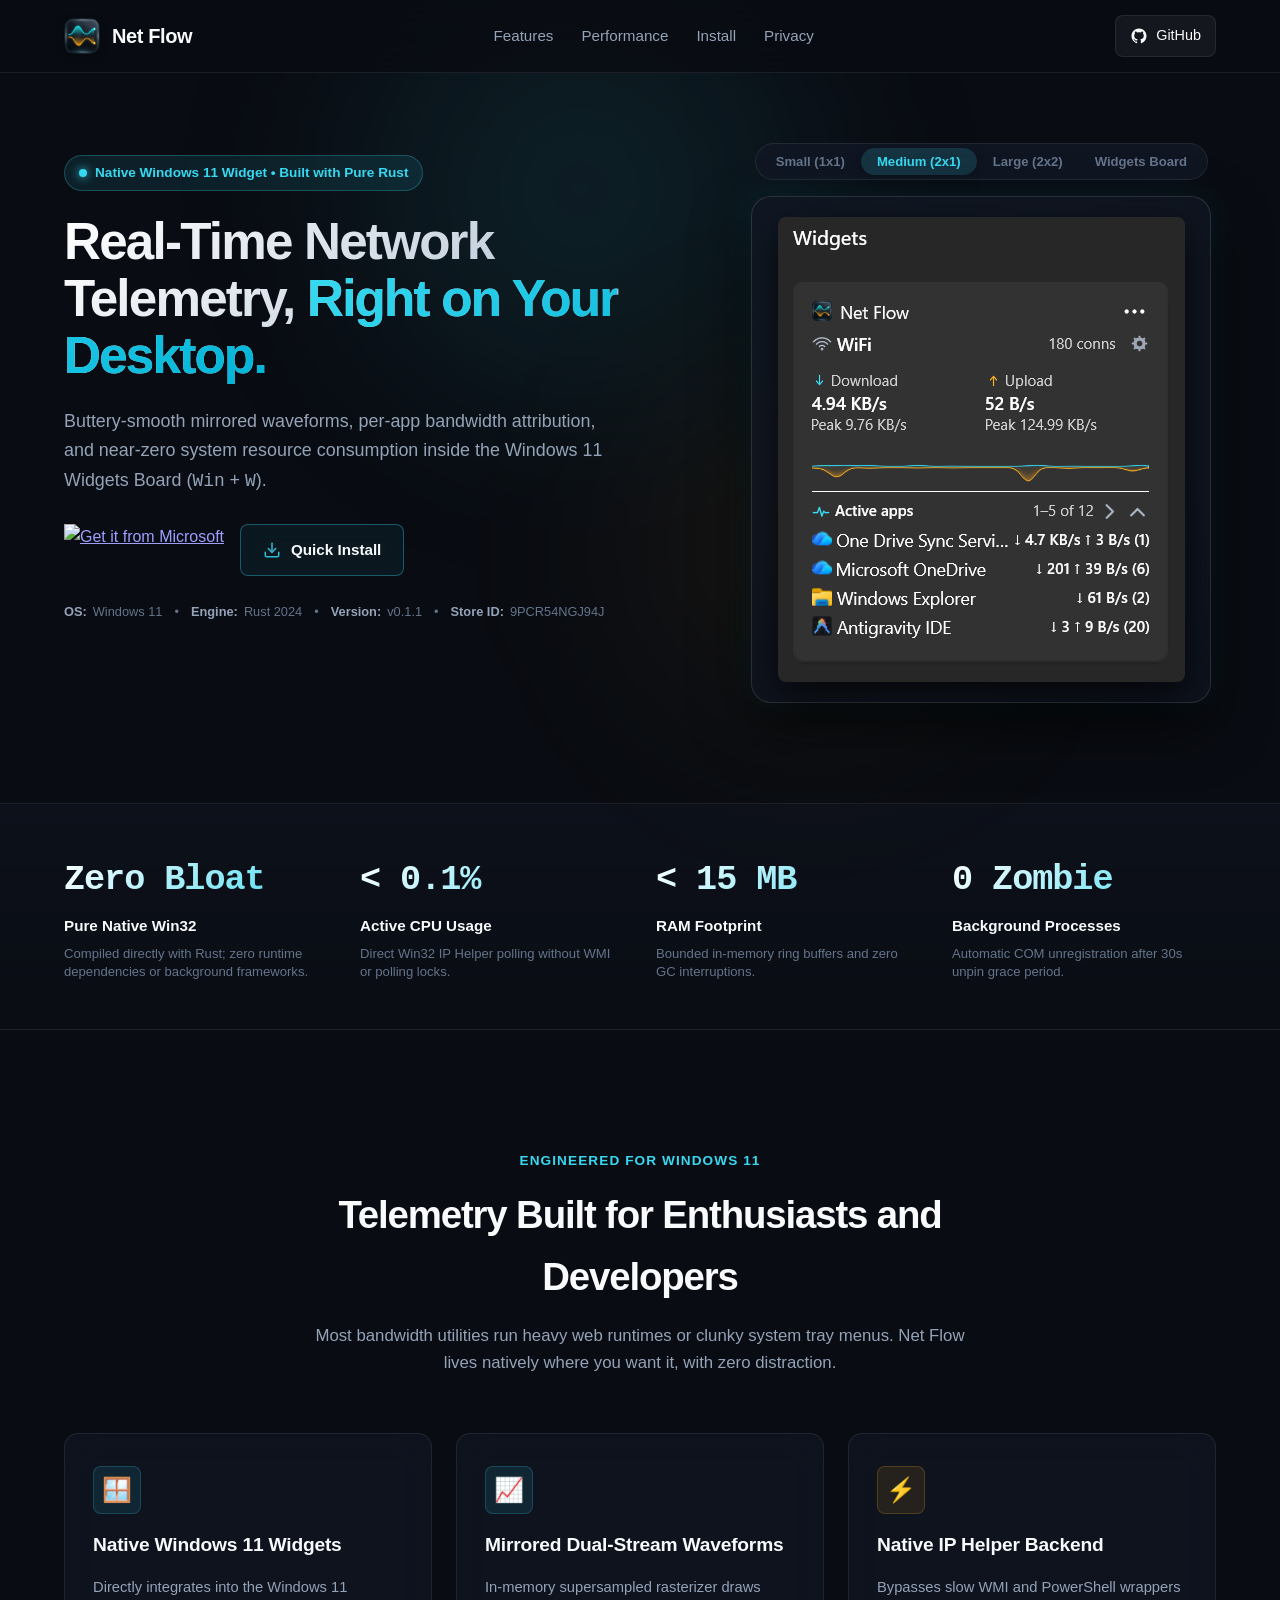
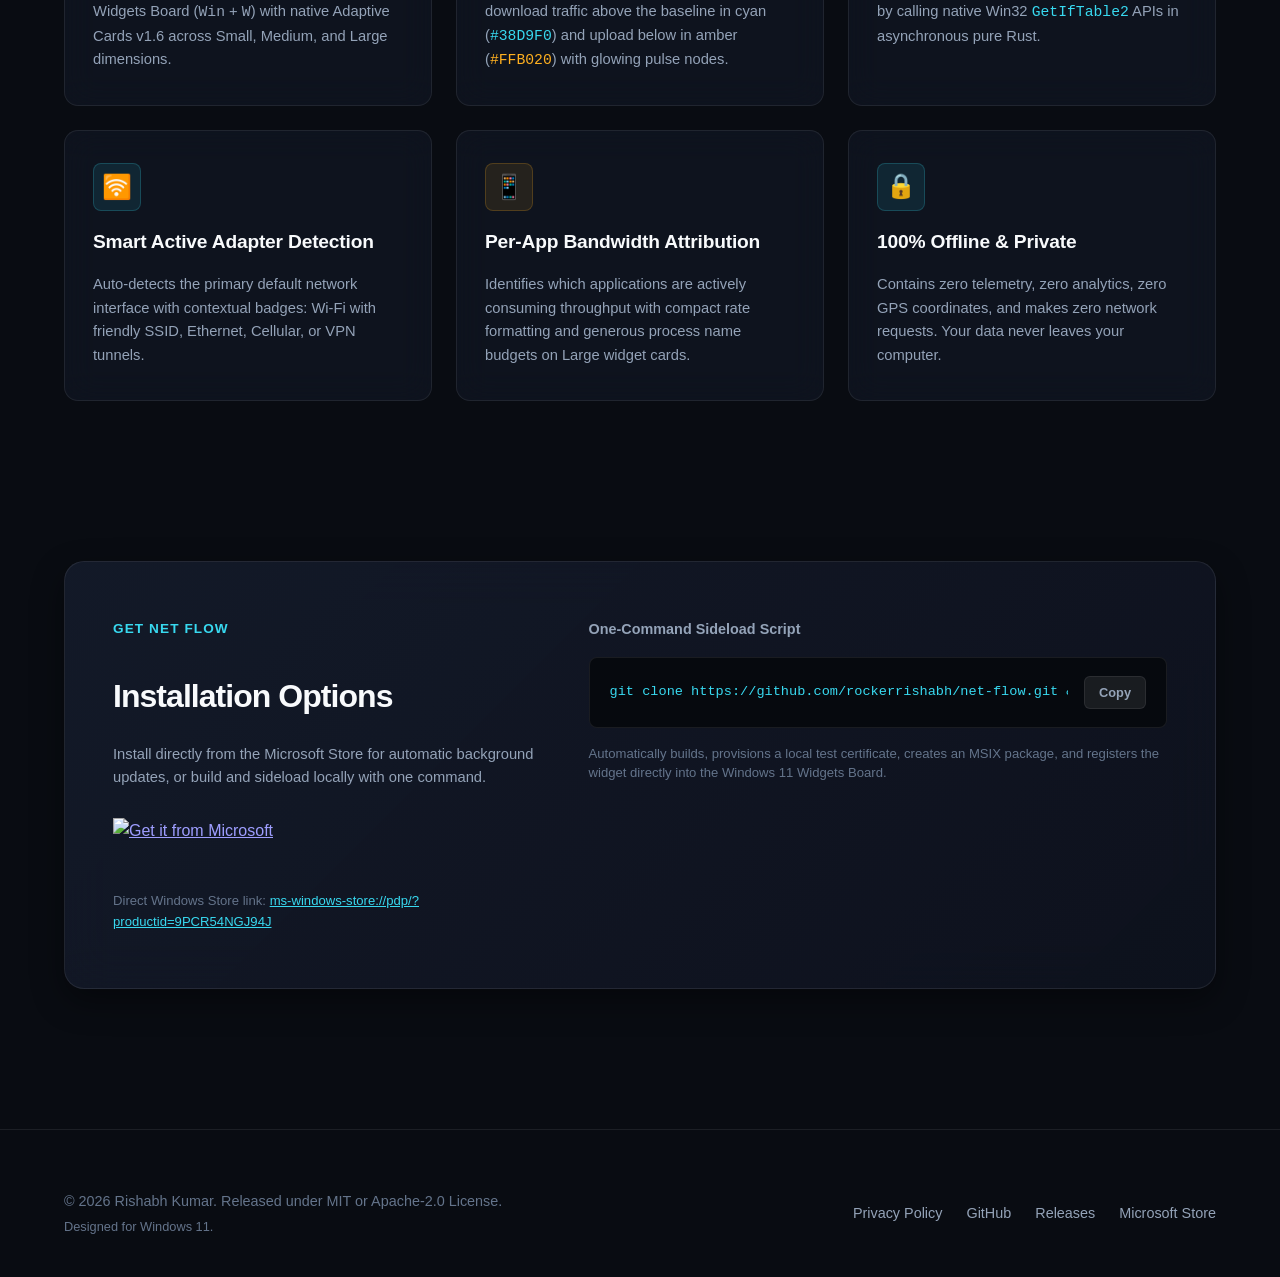
==== commit 61a414b3: "docs: replace hardcoded app/binary size with zero-bloat native metrics" ====
--- a/index.html
+++ b/index.html
@@ -133,9 +133,9 @@
     <section class="stats-strip" id="performance">
       <div class="container stats-grid">
         <div class="stat-item">
-          <span class="stat-value">&lt; 3 MB</span>
-          <span class="stat-label">Featherweight Footprint</span>
-          <span class="stat-desc">2.8 MB packaged Microsoft Store MSIX and 1.24 MB stripped Rust core.</span>
+          <span class="stat-value">Zero Bloat</span>
+          <span class="stat-label">Pure Native Win32</span>
+          <span class="stat-desc">Compiled directly with Rust; zero runtime dependencies or background frameworks.</span>
         </div>
         <div class="stat-item">
           <span class="stat-value">&lt; 0.1%</span>
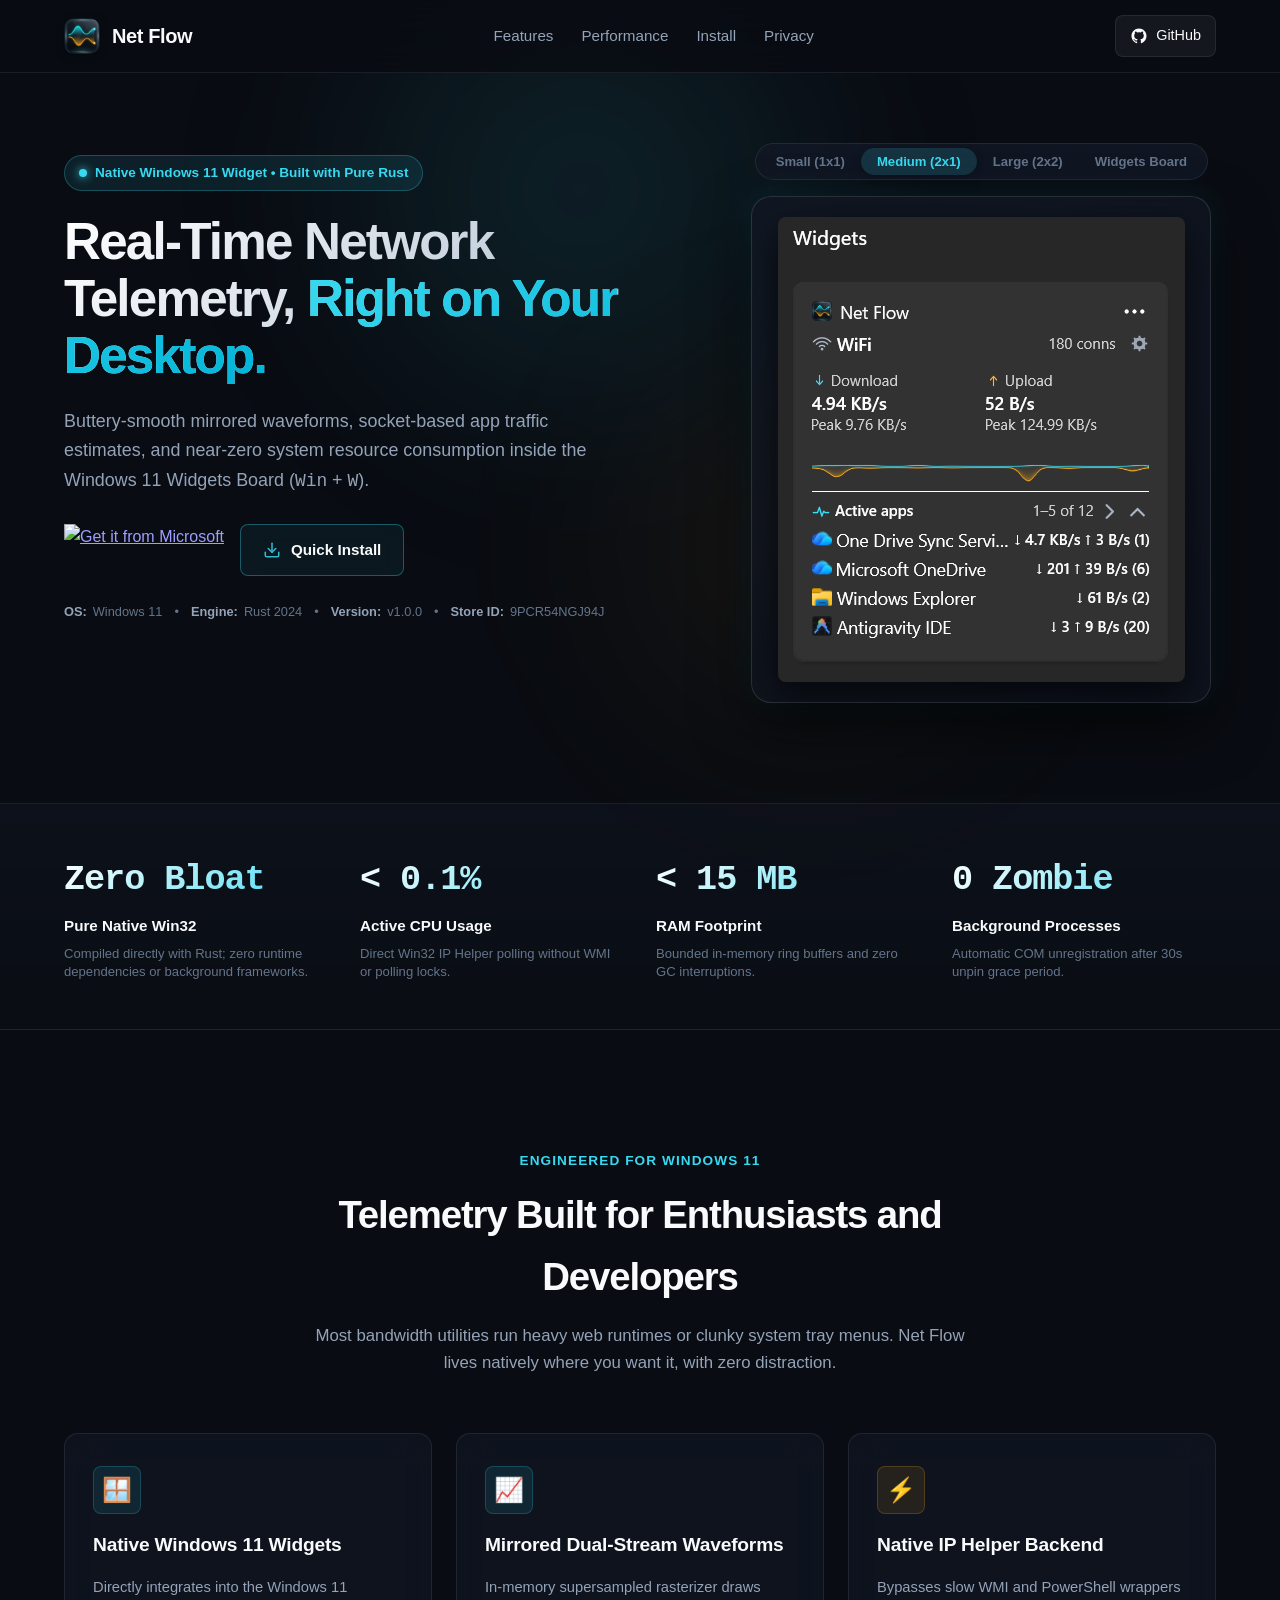
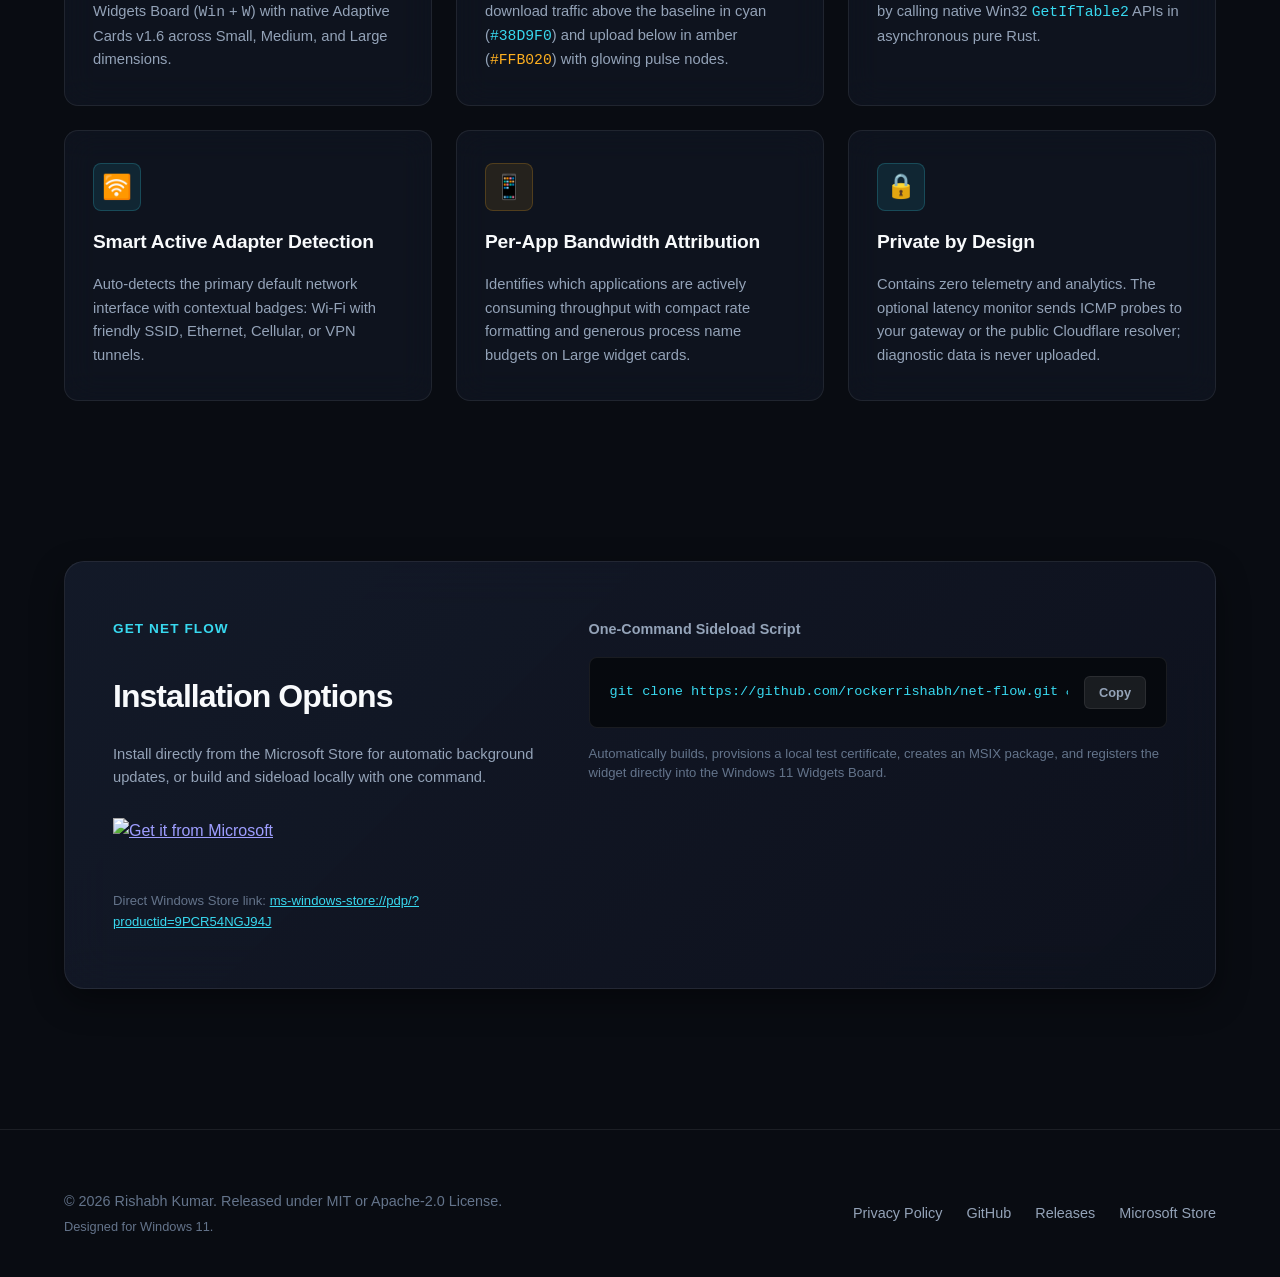
==== commit 502c1c05: "chore(release): prepare v1.0.0" ====
--- a/index.html
+++ b/index.html
@@ -79,7 +79,7 @@
           </h1>
 
           <p class="hero-subtitle">
-            Buttery-smooth mirrored waveforms, per-app bandwidth attribution, and near-zero system resource consumption inside the Windows 11 Widgets Board (<kbd>Win</kbd> + <kbd>W</kbd>).
+            Buttery-smooth mirrored waveforms, socket-based app traffic estimates, and near-zero system resource consumption inside the Windows 11 Widgets Board (<kbd>Win</kbd> + <kbd>W</kbd>).
           </p>
 
           <div class="hero-cta-group">
@@ -106,7 +106,7 @@
             <span class="meta-chip">•</span>
             <span class="meta-chip"><strong>Engine:</strong> Rust 2024</span>
             <span class="meta-chip">•</span>
-            <span class="meta-chip"><strong>Version:</strong> v0.1.1</span>
+            <span class="meta-chip"><strong>Version:</strong> v1.0.0</span>
             <span class="meta-chip">•</span>
             <span class="meta-chip"><strong>Store ID:</strong> 9PCR54NGJ94J</span>
           </div>
@@ -215,9 +215,9 @@
           <!-- Card 6 -->
           <div class="feature-card">
             <div class="feature-icon-box">🔒</div>
-            <h3 class="feature-title">100% Offline &amp; Private</h3>
-            <p class="feature-description">
-              Contains zero telemetry, zero analytics, zero GPS coordinates, and makes zero network requests. Your data never leaves your computer.
+            <h3 class="feature-title">Private by Design</h3>
+            <p class="feature-description">
+              Contains zero telemetry and analytics. The optional latency monitor sends ICMP probes to your gateway or the public Cloudflare resolver; diagnostic data is never uploaded.
             </p>
           </div>
         </div>
@@ -253,7 +253,7 @@
           <div class="install-right">
             <span style="font-size: 0.9rem; font-weight: 600; color: var(--text-secondary);">One-Command Sideload Script</span>
             <div class="code-box">
-              <code id="installCode">git clone https://github.com/rockerrishabh/net-flow.git &amp;&amp; cd net-flow &amp;&amp; powershell -ExecutionPolicy Bypass -File scripts/install.ps1</code>
+              <code id="installCode">git clone https://github.com/rockerrishabh/net-flow.git &amp;&amp; cd net-flow &amp;&amp; powershell -ExecutionPolicy Bypass -File scripts/install.ps1 -Install</code>
               <button class="copy-btn" id="copyBtn" aria-label="Copy installation command">Copy</button>
             </div>
             <p style="font-size: 0.82rem; color: var(--text-muted); line-height: 1.5;">
